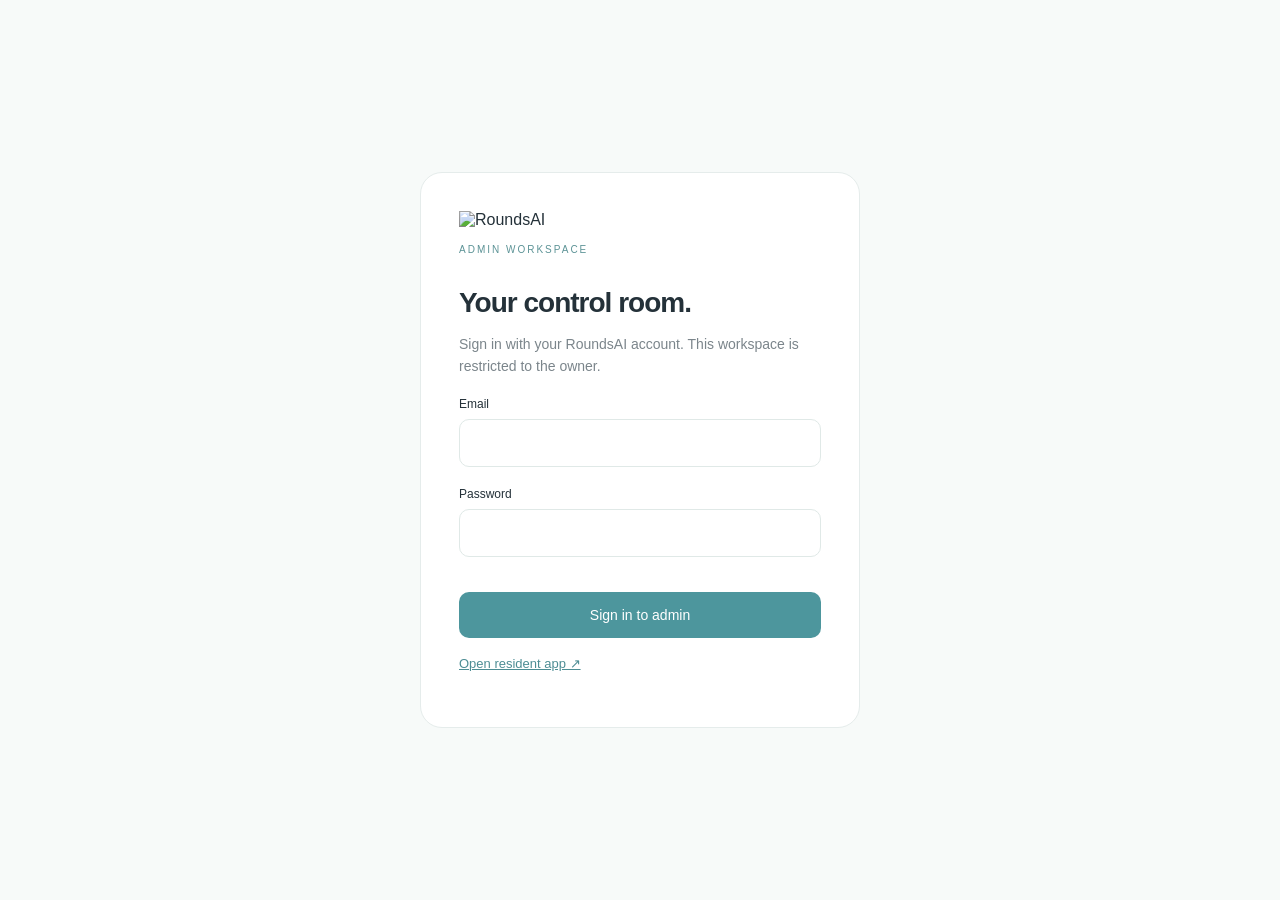
==== public/roundsaiadmin/index.html @ c9a5ade2 "Host RoundsAI Admin on Vercel with verified owner login and durable versioned settings Serve the exi" ====
<!doctype html><html lang="en"><head><meta charset="utf-8"><meta name="viewport" content="width=device-width,initial-scale=1"><meta name="robots" content="noindex,nofollow"><title>RoundsAI Admin · Sign in</title><style>*{box-sizing:border-box}body{margin:0;background:#f7faf9;color:#243139;font-family:Arial,sans-serif;min-height:100vh;display:grid;place-items:center;padding:24px}.card{background:white;border:1px solid #e5eceb;border-radius:22px;padding:38px;width:100%;max-width:440px}img{width:150px;height:auto}.eyebrow{font-size:10px;letter-spacing:2px;color:#5c9396;margin:15px 0 32px}h1{font-size:28px;letter-spacing:-1px;margin-bottom:12px}p{color:#7b858b;line-height:1.6;font-size:14px}label{display:block;font-size:12px;margin:20px 0 8px}input{width:100%;padding:14px;border:1px solid #e0e9e7;border-radius:10px;font-size:16px}button{width:100%;border:0;background:#4d969d;color:white;padding:15px;border-radius:10px;margin-top:22px;font-size:14px;cursor:pointer}button:disabled{opacity:.6}a{color:#4d8d94;font-size:13px}#error{color:#a24444;font-size:13px}</style></head><body><main class="card"><img src="/roundsai-logo.png" alt="RoundsAI"><div class="eyebrow">ADMIN WORKSPACE</div><h1>Your control room.</h1><p>Sign in with your RoundsAI account. This workspace is restricted to the owner.</p><form id="adminLogin"><label for="email">Email</label><input id="email" type="email" autocomplete="username" required><label for="password">Password</label><input id="password" type="password" autocomplete="current-password" required><p id="error" role="alert"></p><button id="loginButton">Sign in to admin</button></form><p><a href="/">Open resident app ↗</a></p></main><script src="/roundsaiadmin/session.js"></script><script src="/roundsaiadmin/login.js"></script></body></html>
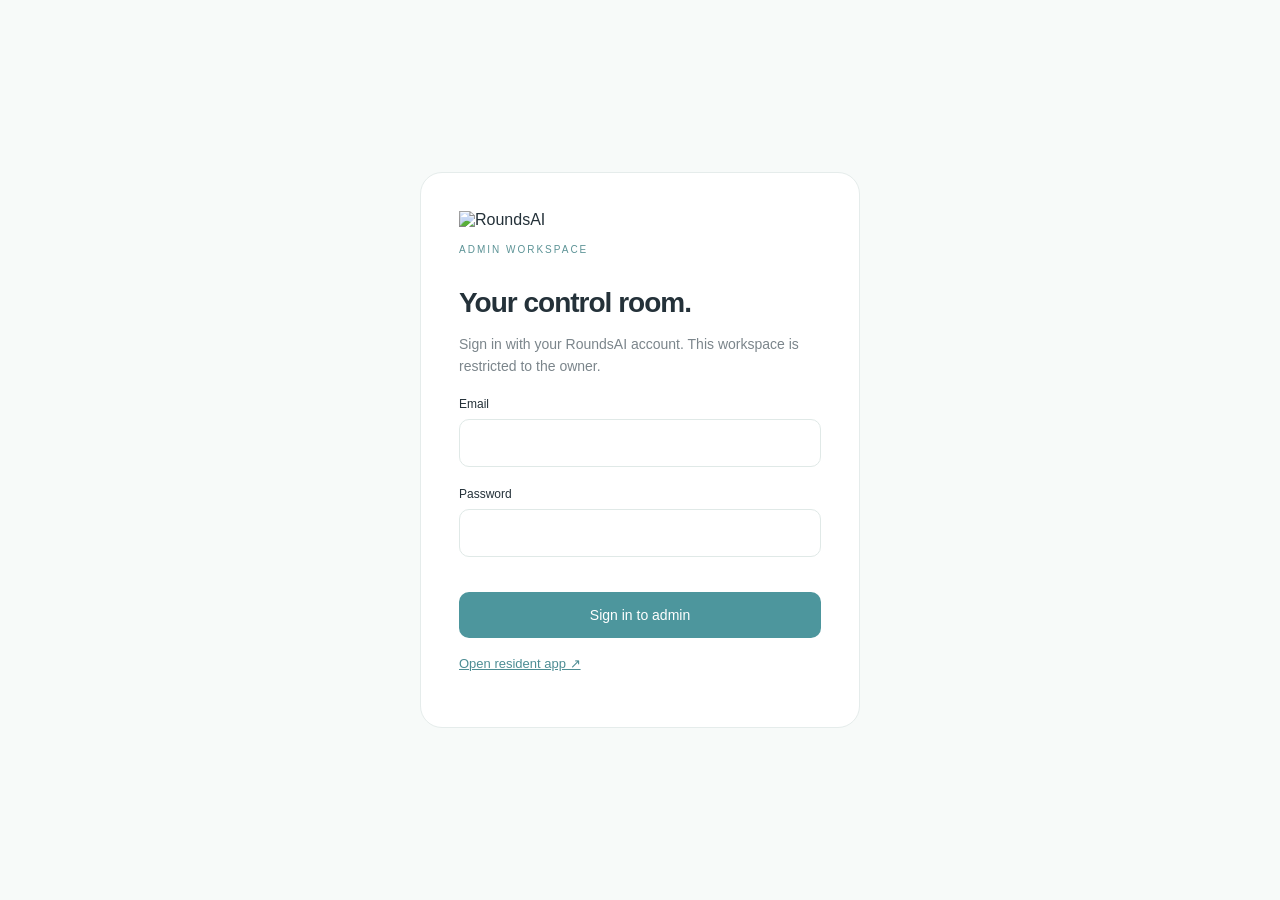
==== commit 3e0661c2: "Add iPhone Home Screen icons from prepared RoundsAI app symbol Use existing r. aqua-dot branding for" ====
--- a/public/roundsaiadmin/index.html
+++ b/public/roundsaiadmin/index.html
@@ -1 +1 @@
-<!doctype html><html lang="en"><head><meta charset="utf-8"><meta name="viewport" content="width=device-width,initial-scale=1"><meta name="robots" content="noindex,nofollow"><title>RoundsAI Admin · Sign in</title><style>*{box-sizing:border-box}body{margin:0;background:#f7faf9;color:#243139;font-family:Arial,sans-serif;min-height:100vh;display:grid;place-items:center;padding:24px}.card{background:white;border:1px solid #e5eceb;border-radius:22px;padding:38px;width:100%;max-width:440px}img{width:150px;height:auto}.eyebrow{font-size:10px;letter-spacing:2px;color:#5c9396;margin:15px 0 32px}h1{font-size:28px;letter-spacing:-1px;margin-bottom:12px}p{color:#7b858b;line-height:1.6;font-size:14px}label{display:block;font-size:12px;margin:20px 0 8px}input{width:100%;padding:14px;border:1px solid #e0e9e7;border-radius:10px;font-size:16px}button{width:100%;border:0;background:#4d969d;color:white;padding:15px;border-radius:10px;margin-top:22px;font-size:14px;cursor:pointer}button:disabled{opacity:.6}a{color:#4d8d94;font-size:13px}#error{color:#a24444;font-size:13px}</style></head><body><main class="card"><img src="/roundsai-logo.png" alt="RoundsAI"><div class="eyebrow">ADMIN WORKSPACE</div><h1>Your control room.</h1><p>Sign in with your RoundsAI account. This workspace is restricted to the owner.</p><form id="adminLogin"><label for="email">Email</label><input id="email" type="email" autocomplete="username" required><label for="password">Password</label><input id="password" type="password" autocomplete="current-password" required><p id="error" role="alert"></p><button id="loginButton">Sign in to admin</button></form><p><a href="/">Open resident app ↗</a></p></main><script src="/roundsaiadmin/session.js"></script><script src="/roundsaiadmin/login.js"></script></body></html>
+<!doctype html><html lang="en"><head><meta charset="utf-8"><meta name="viewport" content="width=device-width,initial-scale=1"><meta name="robots" content="noindex,nofollow"><title>RoundsAI Admin · Sign in</title><style>*{box-sizing:border-box}body{margin:0;background:#f7faf9;color:#243139;font-family:Arial,sans-serif;min-height:100vh;display:grid;place-items:center;padding:24px}.card{background:white;border:1px solid #e5eceb;border-radius:22px;padding:38px;width:100%;max-width:440px}img{width:150px;height:auto}.eyebrow{font-size:10px;letter-spacing:2px;color:#5c9396;margin:15px 0 32px}h1{font-size:28px;letter-spacing:-1px;margin-bottom:12px}p{color:#7b858b;line-height:1.6;font-size:14px}label{display:block;font-size:12px;margin:20px 0 8px}input{width:100%;padding:14px;border:1px solid #e0e9e7;border-radius:10px;font-size:16px}button{width:100%;border:0;background:#4d969d;color:white;padding:15px;border-radius:10px;margin-top:22px;font-size:14px;cursor:pointer}button:disabled{opacity:.6}a{color:#4d8d94;font-size:13px}#error{color:#a24444;font-size:13px}</style><link rel="apple-touch-icon" sizes="180x180" href="/apple-touch-icon.png?v=20261119"><link rel="icon" type="image/png" sizes="32x32" href="/favicon-32.png"><link rel="manifest" href="/manifest.webmanifest"><meta name="apple-mobile-web-app-title" content="RoundsAI"></head><body><main class="card"><img src="/roundsai-logo.png" alt="RoundsAI"><div class="eyebrow">ADMIN WORKSPACE</div><h1>Your control room.</h1><p>Sign in with your RoundsAI account. This workspace is restricted to the owner.</p><form id="adminLogin"><label for="email">Email</label><input id="email" type="email" autocomplete="username" required><label for="password">Password</label><input id="password" type="password" autocomplete="current-password" required><p id="error" role="alert"></p><button id="loginButton">Sign in to admin</button></form><p><a href="/">Open resident app ↗</a></p></main><script src="/roundsaiadmin/session.js"></script><script src="/roundsaiadmin/login.js"></script></body></html>
